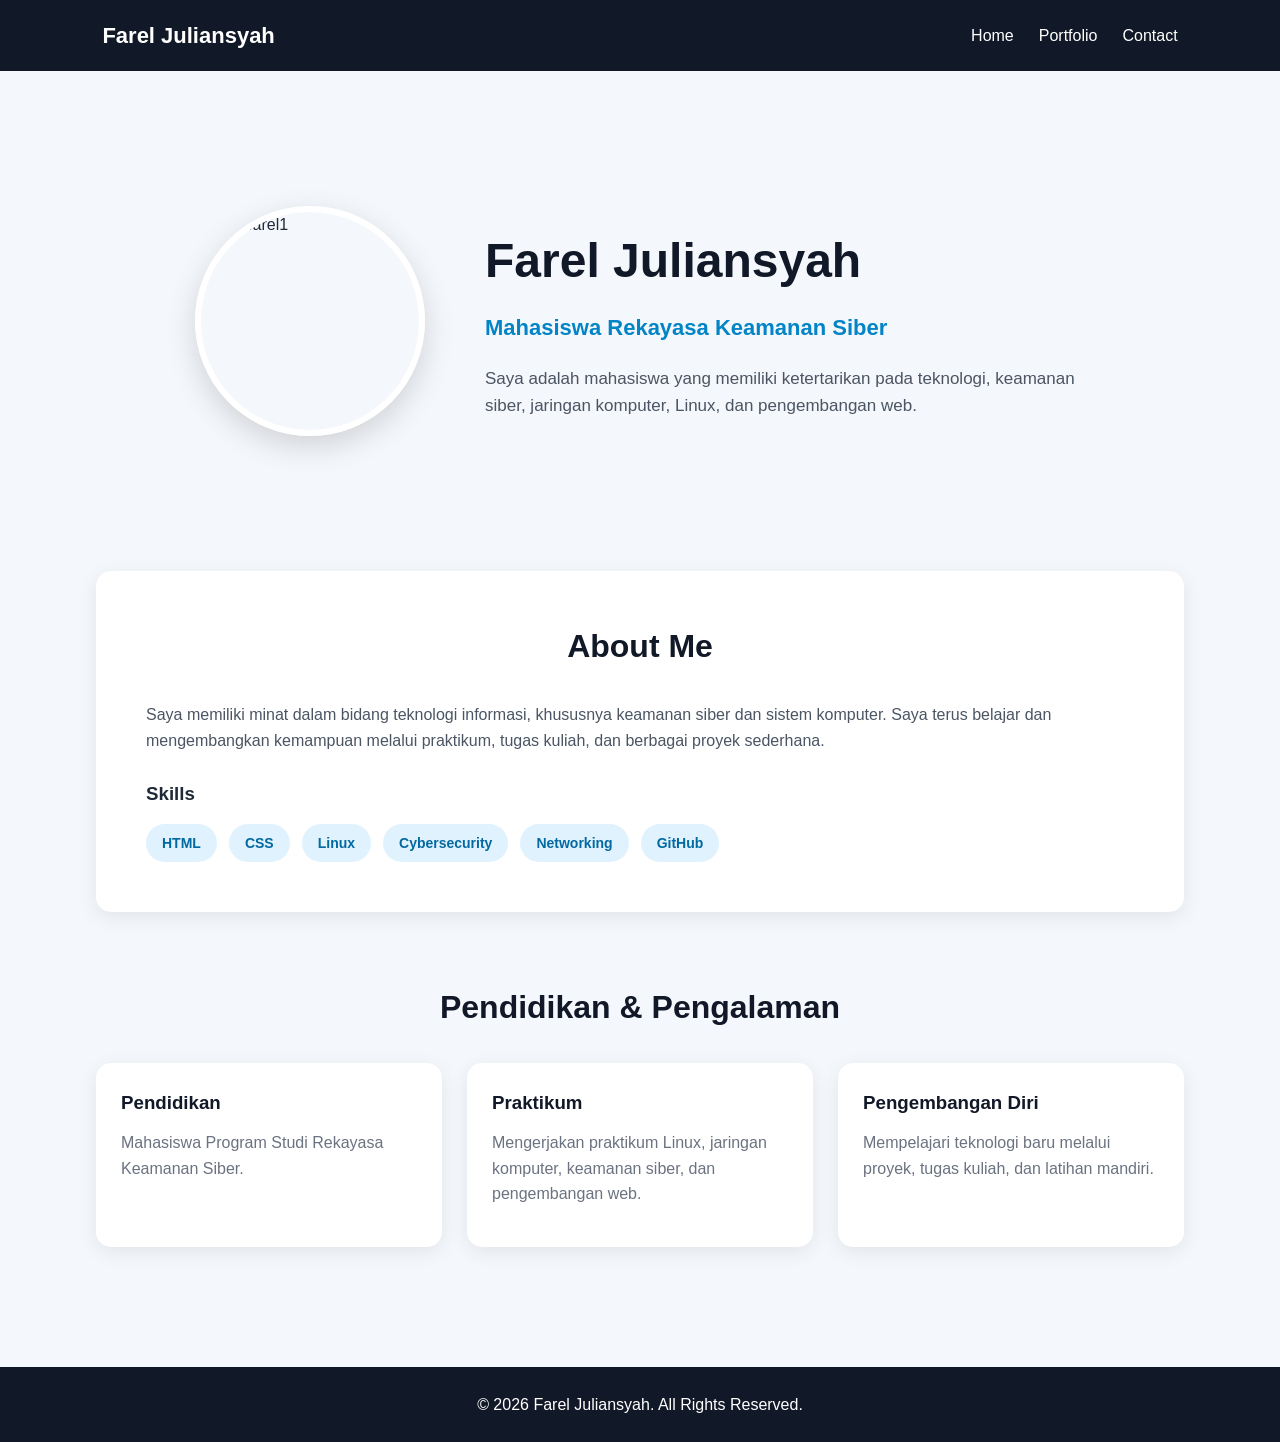
==== minggu1/index.html @ 61379008 "Minggu 1 - Website Profil Pribadi" ====
<!DOCTYPE html>
<html lang="id">
<head>
    <meta charset="UTF-8">
    <meta name="viewport" content="width=device-width, initial-scale=1.0">
    <title>Farel Juliansyah | Home</title>
    <link rel="stylesheet" href="style.css">
</head>

<body>

<header>
    <h2>Farel Juliansyah</h2>

    <nav>
        <ul>
            <li><a href="index.html">Home</a></li>
            <li><a href="portfolio.html">Portfolio</a></li>
            <li><a href="contact.html">Contact</a></li>
        </ul>
    </nav>
</header>

<main>

    <section class="hero">
        <img src="img/foto farel1.png." alt="foto farel1">

        <div class="hero-text">
            <h1>Farel Juliansyah</h1>
            <h3>Mahasiswa Rekayasa Keamanan Siber</h3>

            <p>
                Saya adalah mahasiswa yang memiliki ketertarikan
                pada teknologi, keamanan siber, jaringan komputer,
                Linux, dan pengembangan web.
            </p>
        </div>
    </section>

    <section class="about">
        <h2 class="section-title">About Me</h2>

        <p>
            Saya memiliki minat dalam bidang teknologi informasi,
            khususnya keamanan siber dan sistem komputer.
            Saya terus belajar dan mengembangkan kemampuan melalui
            praktikum, tugas kuliah, dan berbagai proyek sederhana.
        </p>

        <h3 style="margin-top: 25px;">Skills</h3>

        <div class="skills">
            <span class="skill">HTML</span>
            <span class="skill">CSS</span>
            <span class="skill">Linux</span>
            <span class="skill">Cybersecurity</span>
            <span class="skill">Networking</span>
            <span class="skill">GitHub</span>
        </div>
    </section>

    <section>
        <h2 class="section-title">Pendidikan & Pengalaman</h2>

        <div class="projects">

            <article class="card">
                <h3>Pendidikan</h3>
                <p>
                    Mahasiswa Program Studi Rekayasa Keamanan Siber.
                </p>
            </article>

            <article class="card">
                <h3>Praktikum</h3>
                <p>
                    Mengerjakan praktikum Linux, jaringan komputer,
                    keamanan siber, dan pengembangan web.
                </p>
            </article>

            <article class="card">
                <h3>Pengembangan Diri</h3>
                <p>
                    Mempelajari teknologi baru melalui proyek,
                    tugas kuliah, dan latihan mandiri.
                </p>
            </article>

        </div>
    </section>

</main>

<footer>
    <p>&copy; 2026 Farel Juliansyah. All Rights Reserved.</p>
</footer>

</body>
</html>
---- minggu1/style.css ----
/* ==============================
   RESET & DASAR
   ============================== */

* {
    margin: 0;
    padding: 0;
    box-sizing: border-box;
}

html {
    scroll-behavior: smooth;
}

body {
    font-family: Arial, Helvetica, sans-serif;
    background: #f4f7fb;
    color: #1f2937;
    line-height: 1.6;
}


/* ==============================
   HEADER & NAVIGASI
   ============================== */

header {
    background: #111827;
    color: white;
    padding: 18px 8%;
    display: flex;
    justify-content: space-between;
    align-items: center;
    position: sticky;
    top: 0;
    z-index: 100;
}

header h2 {
    font-size: 22px;
}

nav ul {
    list-style: none;
    display: flex;
    gap: 25px;
}

nav ul li a {
    color: white;
    text-decoration: none;
    font-size: 16px;
    transition: 0.3s;
}

nav ul li a:hover {
    color: #38bdf8;
}


/* ==============================
   MAIN
   ============================== */

main {
    width: 85%;
    max-width: 1100px;
    margin: auto;
}

section {
    padding: 70px 0;
}


/* ==============================
   HERO
   ============================== */

.hero {
    min-height: 500px;
    display: flex;
    align-items: center;
    justify-content: center;
    gap: 60px;
}

.hero img {
    width: 230px;
    height: 230px;
    object-fit: cover;
    border-radius: 50%;
    border: 6px solid white;
    box-shadow: 0 10px 30px rgba(0, 0, 0, 0.15);
}

.hero-text {
    max-width: 600px;
}

.hero-text h1 {
    font-size: 48px;
    color: #111827;
    margin-bottom: 10px;
}

.hero-text h3 {
    color: #0284c7;
    font-size: 22px;
    margin-bottom: 20px;
}

.hero-text p {
    font-size: 17px;
    color: #4b5563;
}


/* ==============================
   JUDUL SECTION
   ============================== */

.section-title {
    text-align: center;
    font-size: 32px;
    color: #111827;
    margin-bottom: 30px;
}


/* ==============================
   ABOUT
   ============================== */

.about {
    background: white;
    padding: 50px;
    border-radius: 15px;
    box-shadow: 0 5px 20px rgba(0, 0, 0, 0.08);
}

.about p {
    color: #4b5563;
    font-size: 16px;
}


/* ==============================
   SKILLS
   ============================== */

.skills {
    display: flex;
    flex-wrap: wrap;
    gap: 12px;
    margin-top: 15px;
}

.skill {
    background: #e0f2fe;
    color: #0369a1;
    padding: 8px 16px;
    border-radius: 20px;
    font-weight: bold;
    font-size: 14px;
}


/* ==============================
   PROJECT / CARD
   ============================== */

.projects {
    display: grid;
    grid-template-columns: repeat(3, 1fr);
    gap: 25px;
}

.card {
    background: white;
    padding: 25px;
    border-radius: 15px;
    box-shadow: 0 5px 20px rgba(0, 0, 0, 0.08);
    transition: 0.3s;
}

.card:hover {
    transform: translateY(-6px);
    box-shadow: 0 10px 25px rgba(0, 0, 0, 0.12);
}

.card h3 {
    color: #111827;
    margin-bottom: 12px;
}

.card p {
    color: #6b7280;
    margin-bottom: 15px;
}

.card a {
    display: inline-block;
    margin-top: 10px;
    color: #0284c7;
    text-decoration: none;
    font-weight: bold;
}

.card a:hover {
    text-decoration: underline;
}


/* ==============================
   BADGE
   ============================== */

.badges {
    display: flex;
    flex-wrap: wrap;
    gap: 7px;
    margin-top: 15px;
}

.badge {
    display: inline-block;
    background: #f1f5f9;
    color: #334155;
    padding: 5px 10px;
    border-radius: 6px;
    font-size: 12px;
    font-weight: bold;
}


/* ==============================
   FORM CONTACT
   ============================== */

.contact-form {
    max-width: 700px;
    margin: auto;
    background: white;
    padding: 35px;
    border-radius: 15px;
    box-shadow: 0 5px 20px rgba(0, 0, 0, 0.08);
}

.form-group {
    margin-bottom: 20px;
}

.form-group label {
    display: block;
    margin-bottom: 7px;
    font-weight: bold;
    color: #374151;
}

.form-group input,
.form-group select,
.form-group textarea {
    width: 100%;
    padding: 12px;
    border: 1px solid #d1d5db;
    border-radius: 8px;
    font-family: inherit;
    font-size: 15px;
    outline: none;
}

.form-group input:focus,
.form-group select:focus,
.form-group textarea:focus {
    border-color: #0284c7;
}

.form-group textarea {
    resize: vertical;
}

button {
    width: 100%;
    padding: 13px;
    background: #0284c7;
    color: white;
    border: none;
    border-radius: 8px;
    font-size: 16px;
    font-weight: bold;
    cursor: pointer;
    transition: 0.3s;
}

button:hover {
    background: #0369a1;
}


/* ==============================
   FOOTER
   ============================== */

footer {
    margin-top: 50px;
    padding: 25px;
    text-align: center;
    background: #111827;
    color: white;
}


/* ==============================
   RESPONSIVE / HP
   ============================== */

@media (max-width: 800px) {

    header {
        flex-direction: column;
        gap: 10px;
    }

    nav ul {
        gap: 15px;
    }

    .hero {
        flex-direction: column;
        text-align: center;
        gap: 30px;
    }

    .hero-text h1 {
        font-size: 36px;
    }

    .projects {
        grid-template-columns: 1fr;
    }

    .about {
        padding: 30px 20px;
    }
}

@media (max-width: 500px) {

    main {
        width: 90%;
    }

    .hero img {
        width: 180px;
        height: 180px;
    }

    .hero-text h1 {
        font-size: 30px;
    }

    nav ul {
        gap: 10px;
    }
}
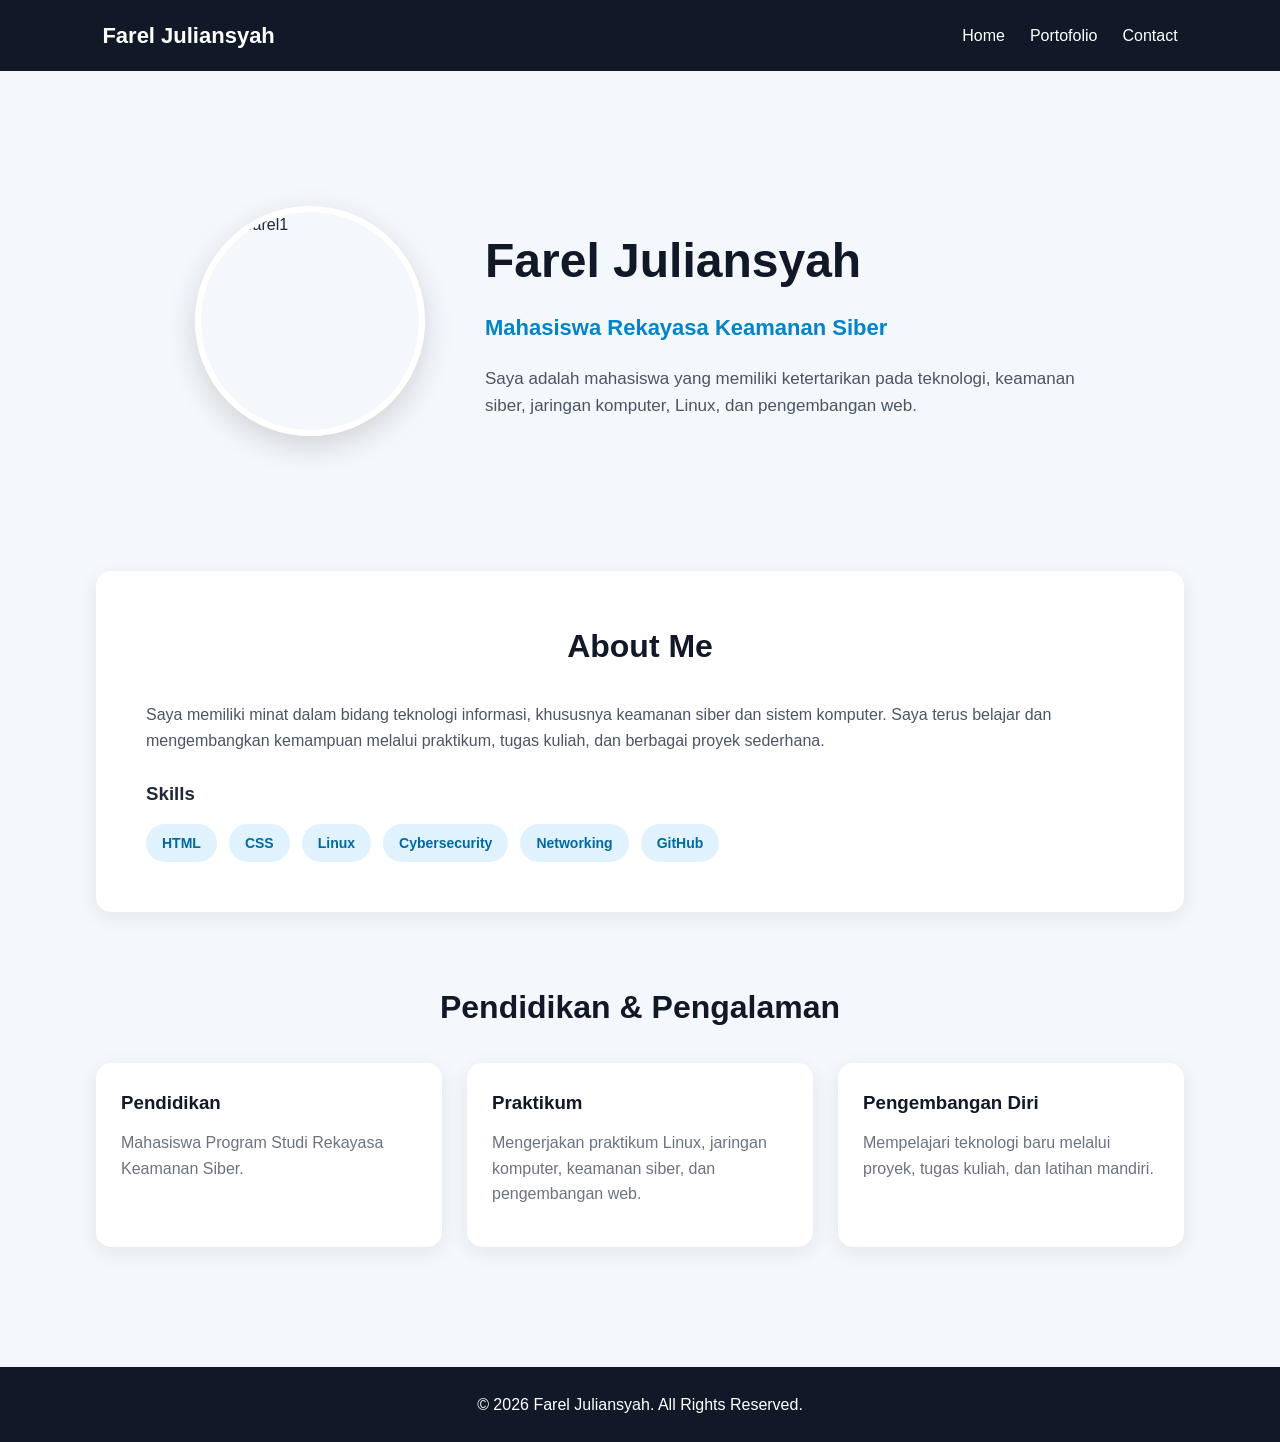
==== commit c2bcd659: "Minggu 2 - Admin Template" ====
--- a/minggu1/index.html
+++ b/minggu1/index.html
@@ -15,7 +15,7 @@
     <nav>
         <ul>
             <li><a href="index.html">Home</a></li>
-            <li><a href="portfolio.html">Portfolio</a></li>
+            <li><a href="portofolio.html">Portofolio</a></li>
             <li><a href="contact.html">Contact</a></li>
         </ul>
     </nav>
